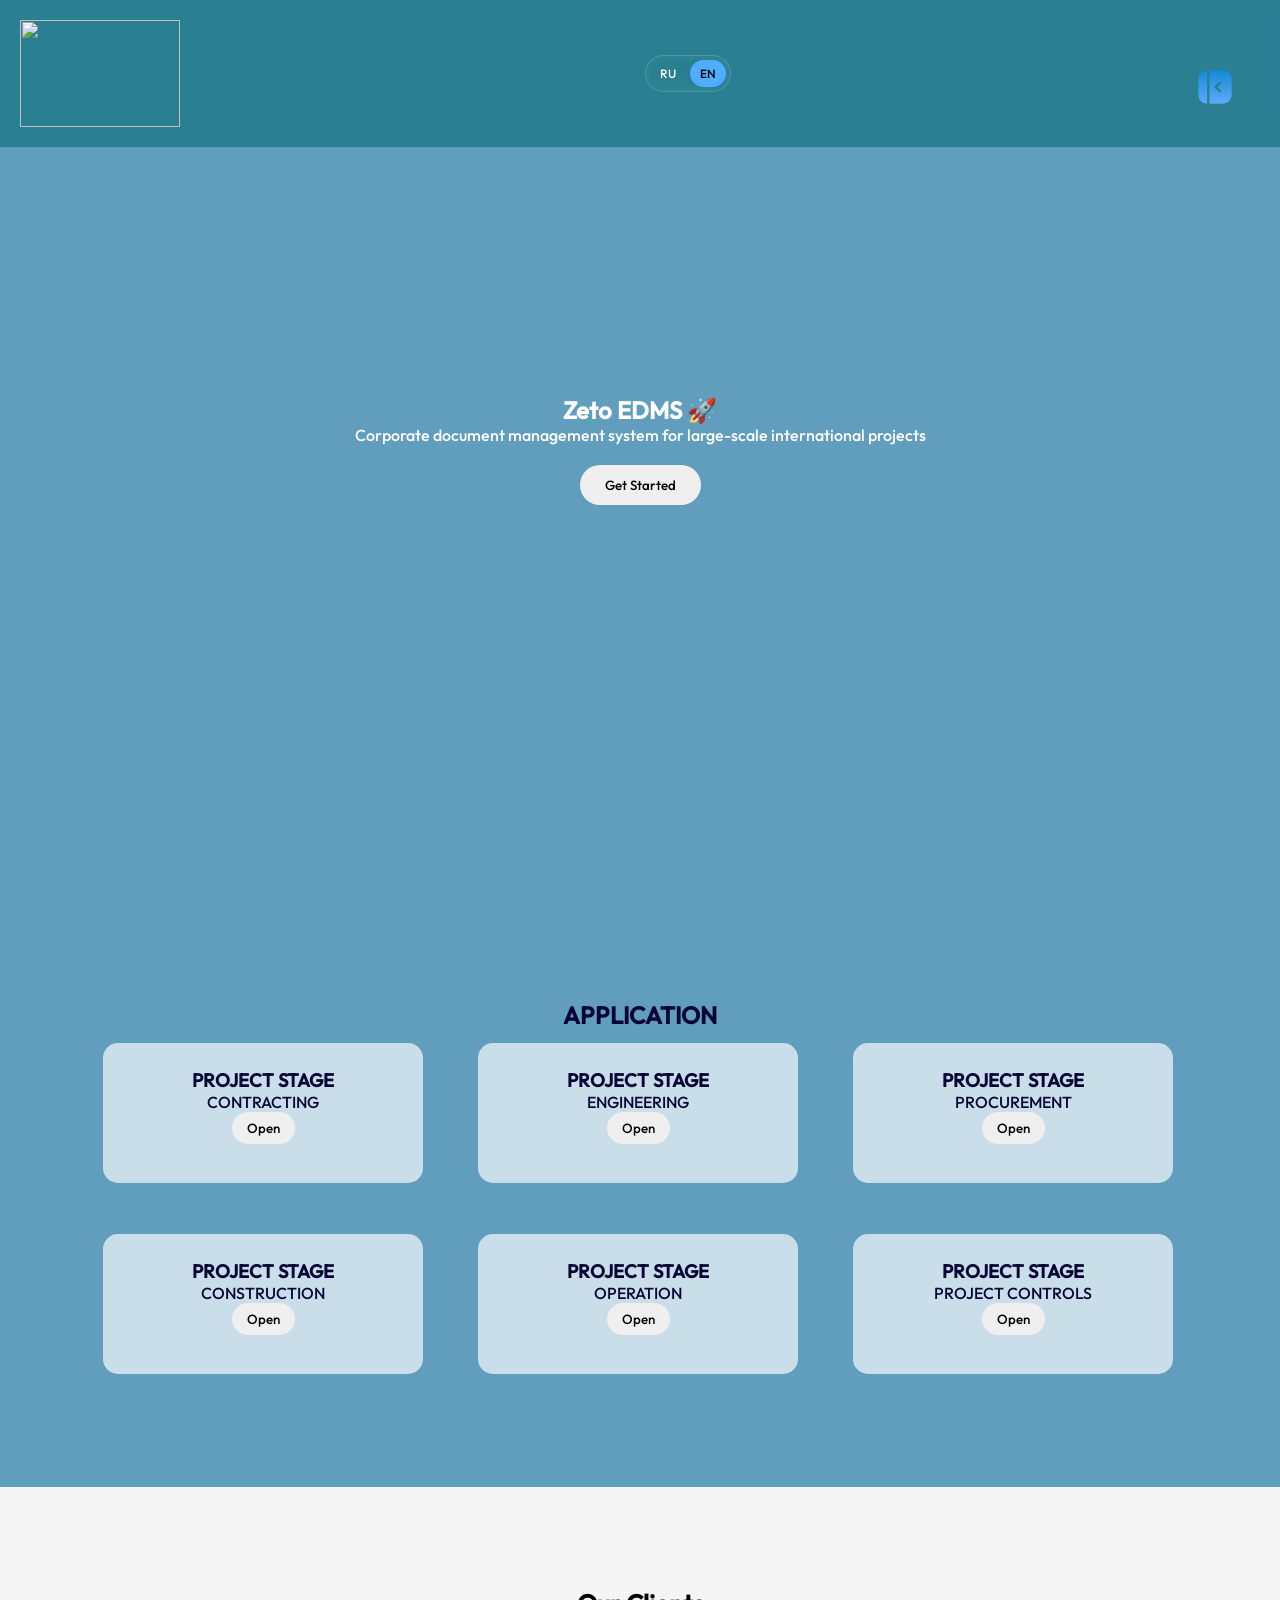
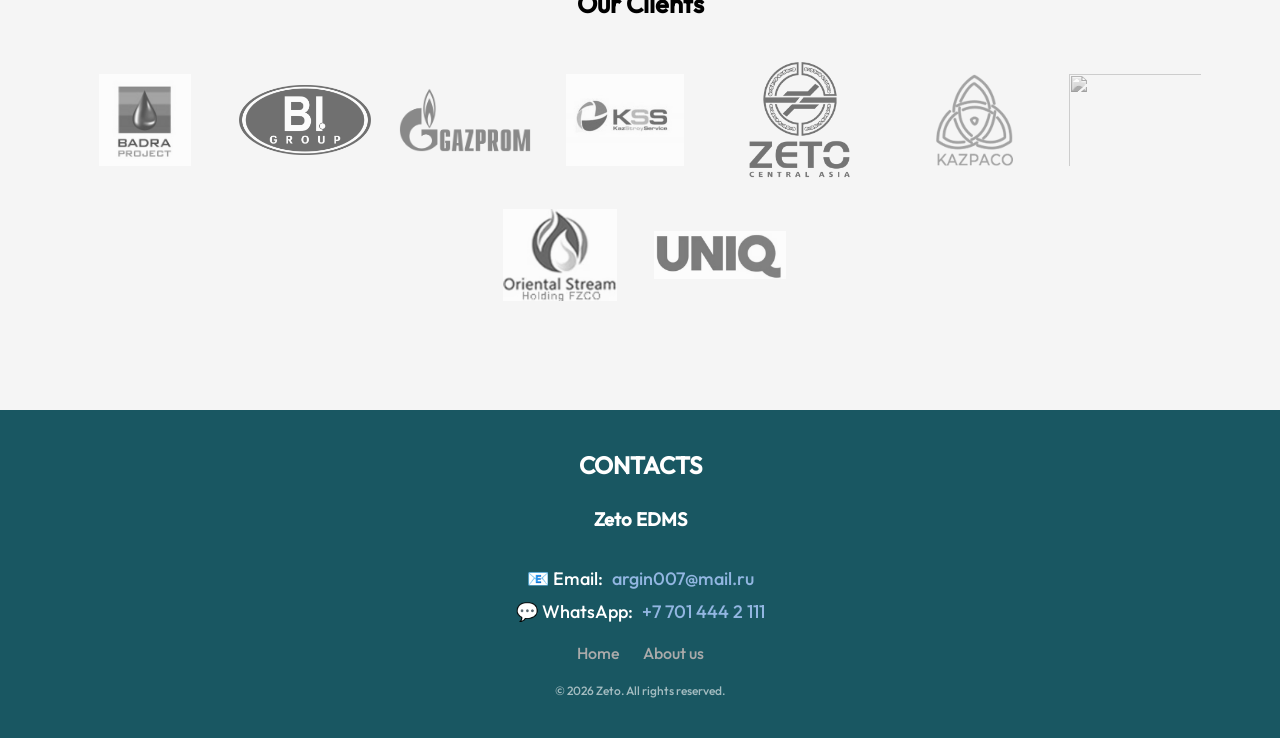
==== index.html @ 1a4a0e31 "first commit" ====
<!DOCTYPE html>
<html lang="en">
<head>
  <meta charset="UTF-8">
  <title>Modern Site</title>
  <link rel="stylesheet" href="style.css">
  <link rel="stylesheet" href="home.css">
</head>

<body>

  <!-- navbar -->
  <header class="navbar">
    <div class="logo" onclick="goHome()"><img class="logo" src='../project/pict/new_logo-removebg-preview.png' /></div>
    <div class="nav-right">
      <div class="lang-switch">
        <button data-lang="ru">RU</button>
        <button data-lang="en">EN</button>
      </div>

    </div>
    <div class="menu-btn" onclick="toggleMenu()"><img class="menu-btn" src="pict/sidebar.png"/></div>

  </header>

  <!-- sidebar (menu) -->
   
  <div class="sidebar" id="sidebar">
    <a href="#" data-i18n="home"></a>
    <a href="about.html" data-i18n="about"></a>
    <a href="#">Zeto EDMS trial version</a>
  </div>
  <div class="overlay" id="overlay" onclick="closeMenu()"></div>

  <!-- HERO -->
  <section class="hero">
    <!-- video bg -->
    <video autoplay muted loop playsinline class="bg-video">
      <source src="pict/124208-730508441_medium.mp4" type="video/mp4">
    </video>
      
    <div class="hero-content">
      <h1 data-i18n="heroTitle"></h1>
<p data-i18n="heroText"></p>
<button class="btn" data-i18n="getStarted"></button>
    </div>
  </section>

  <!-- FEATURES -->
  <section class="section">
    <h2 data-i18n="featuresTitle"></h2>

    <div class="cards">
      <div class="card fade-in phase">
        <h3 data-i18n="stageTitle"></h3>
        <p data-i18n="contracting"></p>

        <button data-i18n="openButton" class="btn small btn-click"></button>

        <p data-i18n="hiddenContracting" class="hidden-text"></p>
      </div>

      <div class="card fade-in phase">
        <h3 data-i18n="stageTitle"></h3>
        <p data-i18n="design"></p>
        <button data-i18n="openButton" class="btn small btn-click"></button>

        <p data-i18n="hiddenDesign" class="hidden-text"></p>
      </div>

      <div class="card fade-in phase">
        <h3 data-i18n="stageTitle"></h3>
        <p data-i18n="procurement"></p>
        <button data-i18n="openButton" class="btn small btn-click"></button>

        <p data-i18n="hiddenProcurment" class="hidden-text"></p>

      </div>
      
      <div class="card fade-in phase">
        <h3 data-i18n="stageTitle"></h3>
        <p data-i18n="construction"></p>
        <button data-i18n="openButton" class="btn small btn-click"></button>

        <p data-i18n="hiddenConctruction" class="hidden-text"></p>
      </div>


      <div class="card fade-in phase">
        <h3 data-i18n="stageTitle"></h3>
        <p data-i18n="exploitation"></p>
        <button data-i18n="openButton" class="btn small btn-click"></button>

        <p data-i18n="hiddenExploitation" class="hidden-text"></p>
      </div>


      <div class="card fade-in phase">
        <h3 data-i18n="stageTitle"></h3>
        <p data-i18n="administartion"></p>
        <button data-i18n="openButton" class="btn small btn-click"></button>

        <p data-i18n="hiddenAdministraton" class="hidden-text"></p>
      </div>
    </div>
  </section>
  <section class="section clients">
    <h2 data-i18n="clients"></h2>

    <div class="clients-logos">
      <img src="pict/badra.jpeg">
      <img src="pict/Bi-group.png">
      <img src="pict/Gazprom-Logo.svg.png">
      <img src="pict/kazstroy-engineering-india-pvt-ltd-85433.jpg">
      <img class="imgg" src="pict/new_logo.png">
      <img src="pict/kazpaco (1).png">
      <img src="pict/Türkiye_Petrolleri_logo.svg.png">
      <img src="pict/Logo FZCO.avif">
      <img src="pict/uniq.avif">
    </div>
  </section>

  <footer class="footer">
    <h2 data-i18n="contacts"></h2>

    <h3>Zeto EDMS</h3>

    <p class="contact">
    📧 Email:
    <a href="mailto:argin007@mail.ru" class="contact-link">argin007@mail.ru</a>
    </p>

    <p class="contact">
    💬 WhatsApp:
    <a href="https://wa.me/+77014442111" class="contact-link whatsapp">+7 701 444 2 111</a>
    </p>

    <div class="footer-links">
      <a data-i18n="home" href="index.html"></a>
      <a data-i18n="about" href="about.html"></a>
    </div>

    <p class="copyright">
      © 2026 Zeto. All rights reserved.
    </p>
  </footer>

  <script src="script.js"></script>

</body>
</html>
---- style.css ----
@font-face {
  font-family: "outfit";
  src: url('./fonts/Outfit/static/Outfit-Medium.ttf') format("truetype");
}
* {
  margin: 0;
  padding: 0;
  box-sizing: border-box;
  font-family: 'outfit', sans-serif;
}

body {
  background: #619ebd;
  color: rgb(7, 5, 53);
  font-family: "outfit", sans-serif;
}

/* NAVBAR */
.navbar {
  position: fixed;
  width: 100%;
  top: 0;
  display: flex;
  justify-content: space-between;
  padding: 20px;
  background: rgba(9, 109, 122, 0.621);
  z-index: 2000;
  backdrop-filter: blur(10px);
    align-items: center;
}


.logo {
  width: 120pt;
  height: 80pt;
  cursor: pointer;
}

.menu-btn {
  height: 30pt;
  width: 30pt;
  margin-right: 2%;
  margin-top: 2%;
  cursor:pointer;
}

/* SIDEBAR */
.sidebar {
  position: fixed;
  top: 0;
  right: -250px; 
  width: 250px;
  height: 100%;
  background: rgb(25, 87, 98);
  padding: 20px;
  transition: 0.3s;
  z-index: 3000;
  backdrop-filter: blur(10px);
}

.sidebar a {
  display: block;
  margin: 20px 0;
  color: white;
  text-decoration: none;
}

.sidebar.active {
  right: 0;
}

/* HERO */
.hero {
  position: relative;
  height: 100vh;
  overflow: hidden;
  display: flex;
  justify-content: center;
  align-items: center;
  text-align: center;
}

/* VIDEO */
.bg-video {
  pointer-events: none;
  position: absolute;
  top: 50%;
  left: 50%;
  width: 100%;
  height: 100%;
  object-fit: cover;
  transform: translate(-50%, -50%);
  z-index: -1;
}

/* затемнение (как у Apple) */
.hero::after {
  content: "";
  position: absolute;
  width: 100%;
  height: 100%;
  top: 0;
  left: 0;
  pointer-events: none;
}

/* контент поверх видео */
.hero-content {
  position: relative;
  z-index: 2;
  color: white;
}

.bg-video {
  pointer-events: none;
  animation: zoom 20s infinite alternate ease-in-out;
}

@keyframes zoom {
  from {
    transform: translate(-50%, -50%) scale(1);
  }
  to {
    transform: translate(-50%, -50%) scale(1.1);
  }
}

/* BUTTONS */
.btn {
  margin-top: 20px;
  padding: 12px 25px;
  border: none;
  border-radius: 25px;
  cursor: pointer;
  transition: 0.3s;
}

.btn:hover {
  transform: scale(1.1);
}

.small {
  padding: 8px 15px;
}

/* CARDS */
.section {
  padding: 100px 20px;
  text-align: center;
  font-size: 12pt;
}

.cards {
  display: flex;
  gap: 20px;
  justify-content: center;
  flex-wrap: wrap;
}

.card {
  background: rgba(255, 255, 255, 0.66);
  padding: 25px;
  border-radius: 15px;
  width: 250px;
  transition: 0.3s;
}

.card:hover {
  transform: translateY(-10px);
}



/* ANIMATION */
.fade-in {
  opacity: 0;
  transform: translateY(40px);
  transition: 0.9s;
  margin-bottom: 20pt;
}

.fade-in.show {
  opacity: 1;
  transform: translateY(0);
  margin: 10pt;
}


.hidden-text {
  margin-top: 10pt;
  max-height: 0;
  overflow: hidden;
  opacity: 0;
  transition: 0.5s ease;
  color: black;
}

.hidden-text.show {
  max-height: 200px;
  opacity: 1;
}
.overlay {
  position: fixed;
  top: 0;
  left: 0;
  width: 100%;
  height: 100%;
  background: rgba(0,0,0,0.4);
  opacity: 0;
  pointer-events: none;
  transition: 0.3s;
  z-index: 999;
}

.overlay.active {
  opacity: 1;
  pointer-events: all;
}

.clients {
  background: #f5f5f5;
  color: black;
  font-size: 17px;
}

.clients-logos {
  display: flex;
  justify-content: center;
  align-items: center;
  gap: 10px;
  flex-wrap: wrap;
  margin-top: 30px;
}

/* КЛЮЧЕВОЕ ИСПРАВЛЕНИЕ */
.clients-logos img {
  width: 150px;        
  height: 110px;        
  object-fit: contain; 
  padding: 9px;
  opacity: 0.75;
  transition: 0.3s ease;
  filter: grayscale(100%);
}

.clients-logos img.imgg {
  width: 180px;
  height: 140px;
}

/* hover эффект */
.clients-logos img:hover {
  opacity: 1;
  filter: grayscale(0%);
  transform: scale(1.08);
}

/* адаптив */
@media (max-width: 768px) {
  .clients-logos img {
    width: 110px;
    height: 60px;
  }
}


.footer {
  background: rgb(25, 87, 98);
  color: white;
  text-align: center;
  padding: 40px 20px;
  opacity: 0;
  transform: translateY(30px);
  animation: fadeUp 1s ease forwards;
}

.footer-links {
  margin: 20px 0;
}

.footer-links a {
  margin: 0 10px;
  color: #aaa;
  text-decoration: none;
  transition: 0.3s;
}

.footer-links a:hover {
  color: white;
}

.copyright {
  font-size: 12px;
  opacity: 0.6;
}


@keyframes fadeUp {
  to {
    opacity: 1;
    transform: translateY(0);
  }
}



.fade-in-about {
  opacity: 0;
  transform: translateY(60px) scale(0.98);
  transition: all 0.8s ease;
}

.fade-in-about.show {
  opacity: 1;
  transform: translateY(0) scale(1);
}


.about-card {
  background: rgba(255,255,255,0.04);
  backdrop-filter: blur(12px);
  border: 1px solid rgba(255,255,255,0.08);
  padding: 30px;
  border-radius: 20px;
  transition: 0.4s;
}

.about-card:hover {
  transform: translateY(-8px) scale(1.01);
  box-shadow: 0 20px 40px rgba(0,0,0,0.3);
}

.about-hero h1 {
  font-size: 56px;
  font-weight: 600;
}

.about-hero p {
  font-size: 20px;
  opacity: 0.7;
}

.footer h3{
  padding-bottom: 20pt;
}

.footer h2{
  padding-bottom: 20pt;
}


.nav-right {
  display: flex;
  align-items: center;
  gap: 12px;
}

/* LANG SWITCH */
.lang-switch {
  display: flex;
  gap: 4px;
  padding: 4px;
  border-radius: 999px;
  background: rgba(255,255,255,0.08);
  border: 1px solid rgba(255,255,255,0.15);
  backdrop-filter: blur(10px);
}

.lang-switch button {
  border: none;
  background: transparent;
  color: white;
  padding: 6px 10px;
  border-radius: 999px;
  font-size: 12px;
  cursor: pointer;
  transition: 0.3s;
}

.lang-switch button:hover {
  background: rgba(255,255,255,0.15);
}

.lang-switch button.active {
  background: #4facfe;
  color: black;
}



.contact {
  font-size: 18px;
  margin: 10px 0;
}

.contact-link {
  text-decoration: none;
  color: #92b6e1;
  margin-left: 5px;
  position: relative;
  display: inline-block;
  transition: all 0.3s ease;
}


.contact-link:hover {
  color: #007BFF;
  transform: translateY(-3px) scale(1.05);
}


.contact-link::after {
  content: "";
  position: absolute;
  width: 0%;
  height: 2px;
  left: 0;
  bottom: -3px;
  background-color: #007BFF;
  transition: width 0.3s ease;
}

.contact-link:hover::after {
  width: 100%;
}

/* 💬 отдельный стиль для WhatsApp */
.contact-link.whatsapp:hover {
  color: #25D366;
}

.contact-link.whatsapp::after {
  background-color: #25D366;
}
---- home.css ----
.hero {
  height: 100vh;
  display: flex;
  justify-content: center;
  align-items: center;
  text-align: center;
  position: relative;
}

.bg-video {
  position: absolute;
  width: 100%;
  height: 100%;
  object-fit: cover;
  z-index: -1;
}

.hero-content {
  color: white;
  z-index: 2;
}

.section {
  padding: 100px 20px;
  display: flex;
  flex-direction: column;
  align-items: center; /* 🔥 центрирует весь контент */
}

/* контейнер сетки */
.cards {
  display: grid;
  grid-template-columns: repeat(3, 1fr);
  gap: 25px;

  width: 100%;
  max-width: 1100px;  
}


/* карточки */
.card {
  background: rgba(255, 255, 255, 0.66);
  padding: 25px;
  border-radius: 15px;
  width: 100%;
  max-width: 320px;
  margin: 0 auto;
  transition: 0.3s;
}

/* кнопка всегда внизу */
.card .btn {
  margin-top: auto;
}

/* текст не ломает высоту */
.hidden-text {
  max-height: 0;
  overflow: hidden;
  opacity: 0;
  transition: 0.4s ease;
}

.hidden-text.show {
  max-height: 300px;
  opacity: 1;
  margin-top: 10px;
}
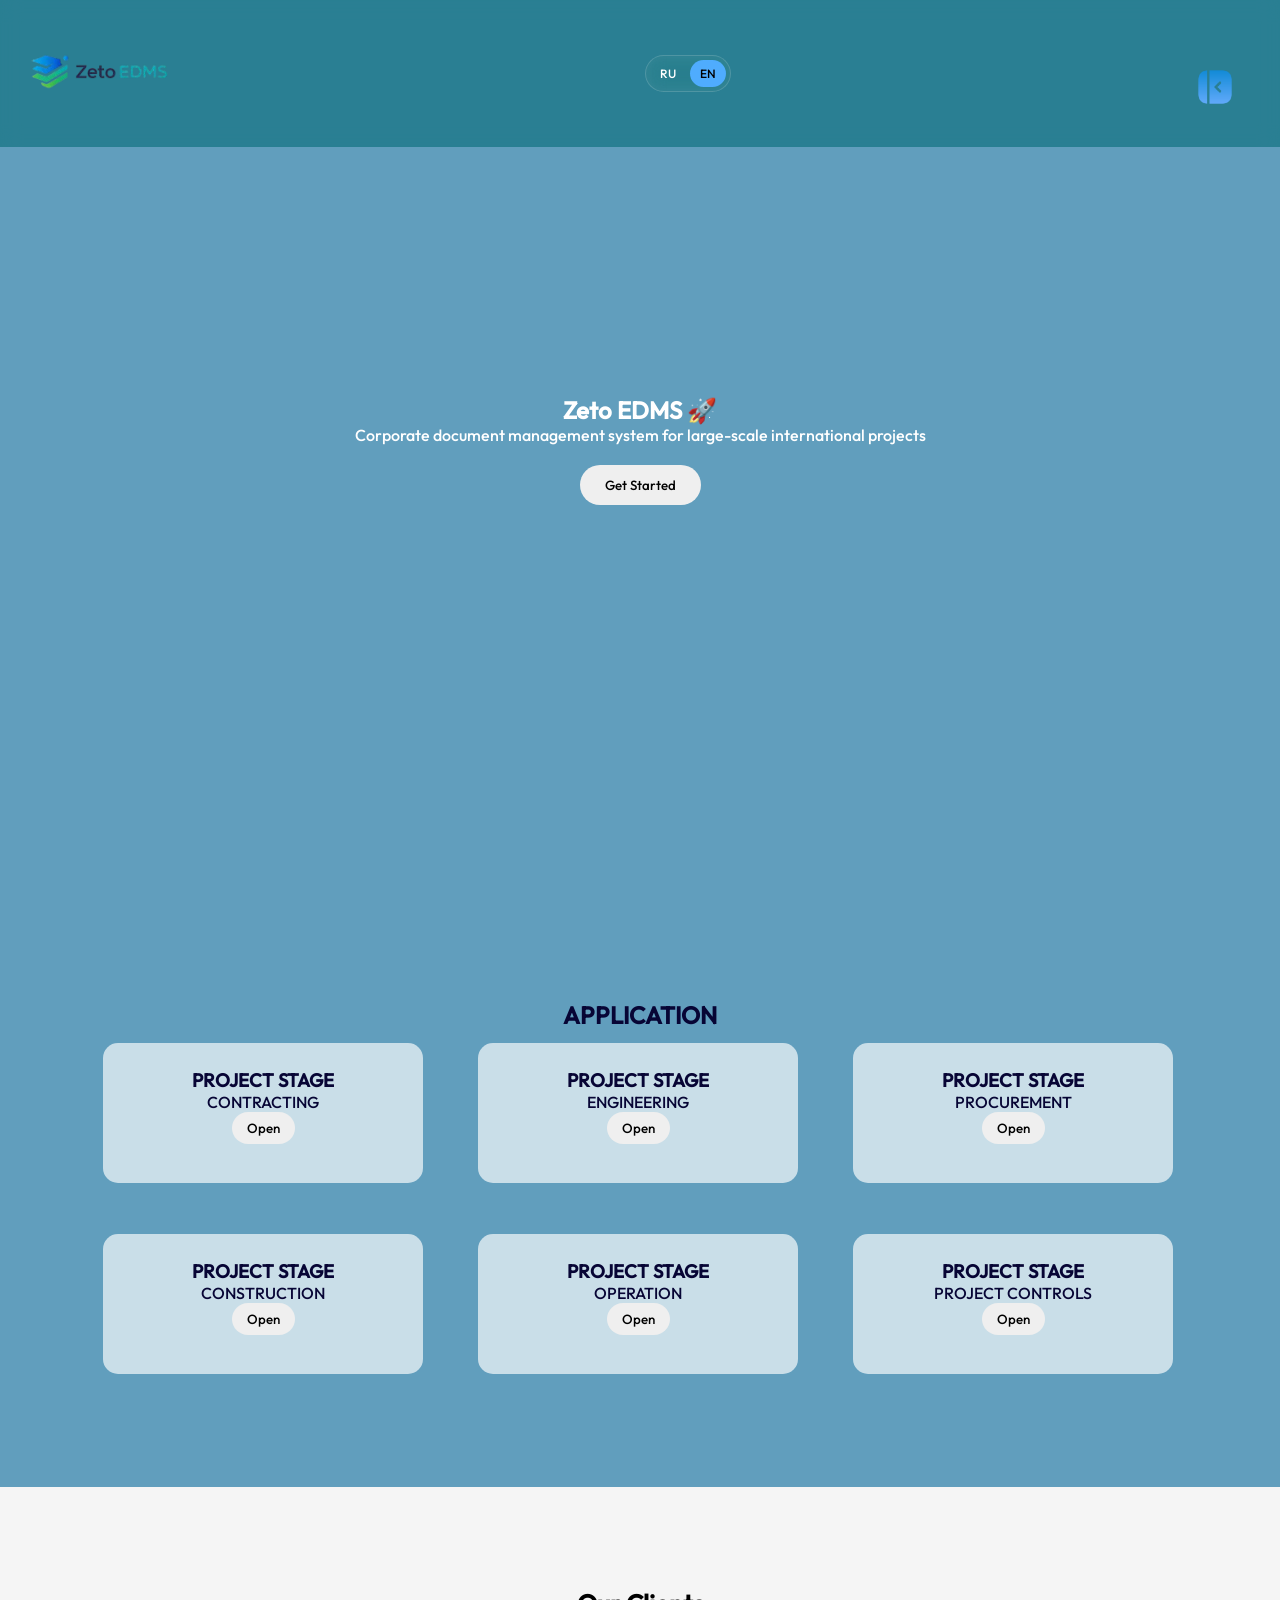
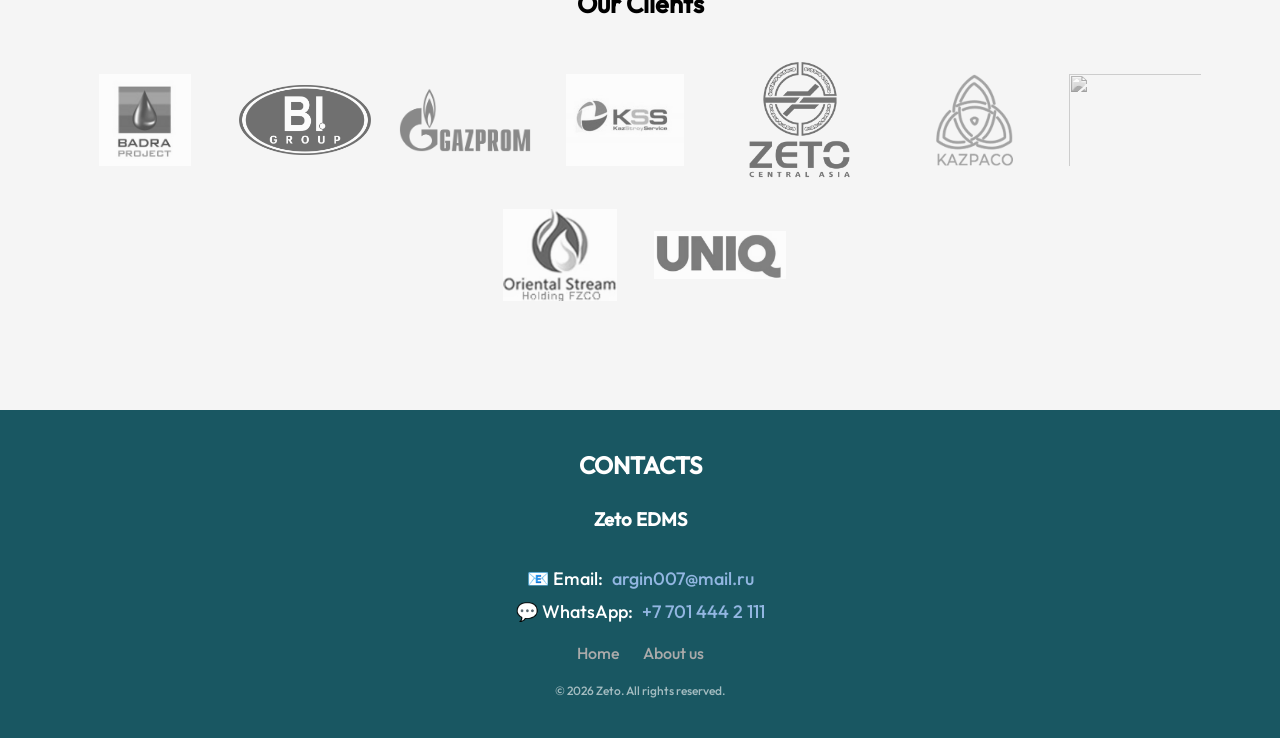
==== commit ed4fc8a0: "remove wrong files" ====
--- a/index.html
+++ b/index.html
@@ -11,7 +11,7 @@
 
   <!-- navbar -->
   <header class="navbar">
-    <div class="logo" onclick="goHome()"><img class="logo" src='../project/pict/new_logo-removebg-preview.png' /></div>
+    <div class="logo" onclick="goHome()"><img class="logo" src="./pict/new_logo-removebg-preview.png" alt="logo"></div>
     <div class="nav-right">
       <div class="lang-switch">
         <button data-lang="ru">RU</button>
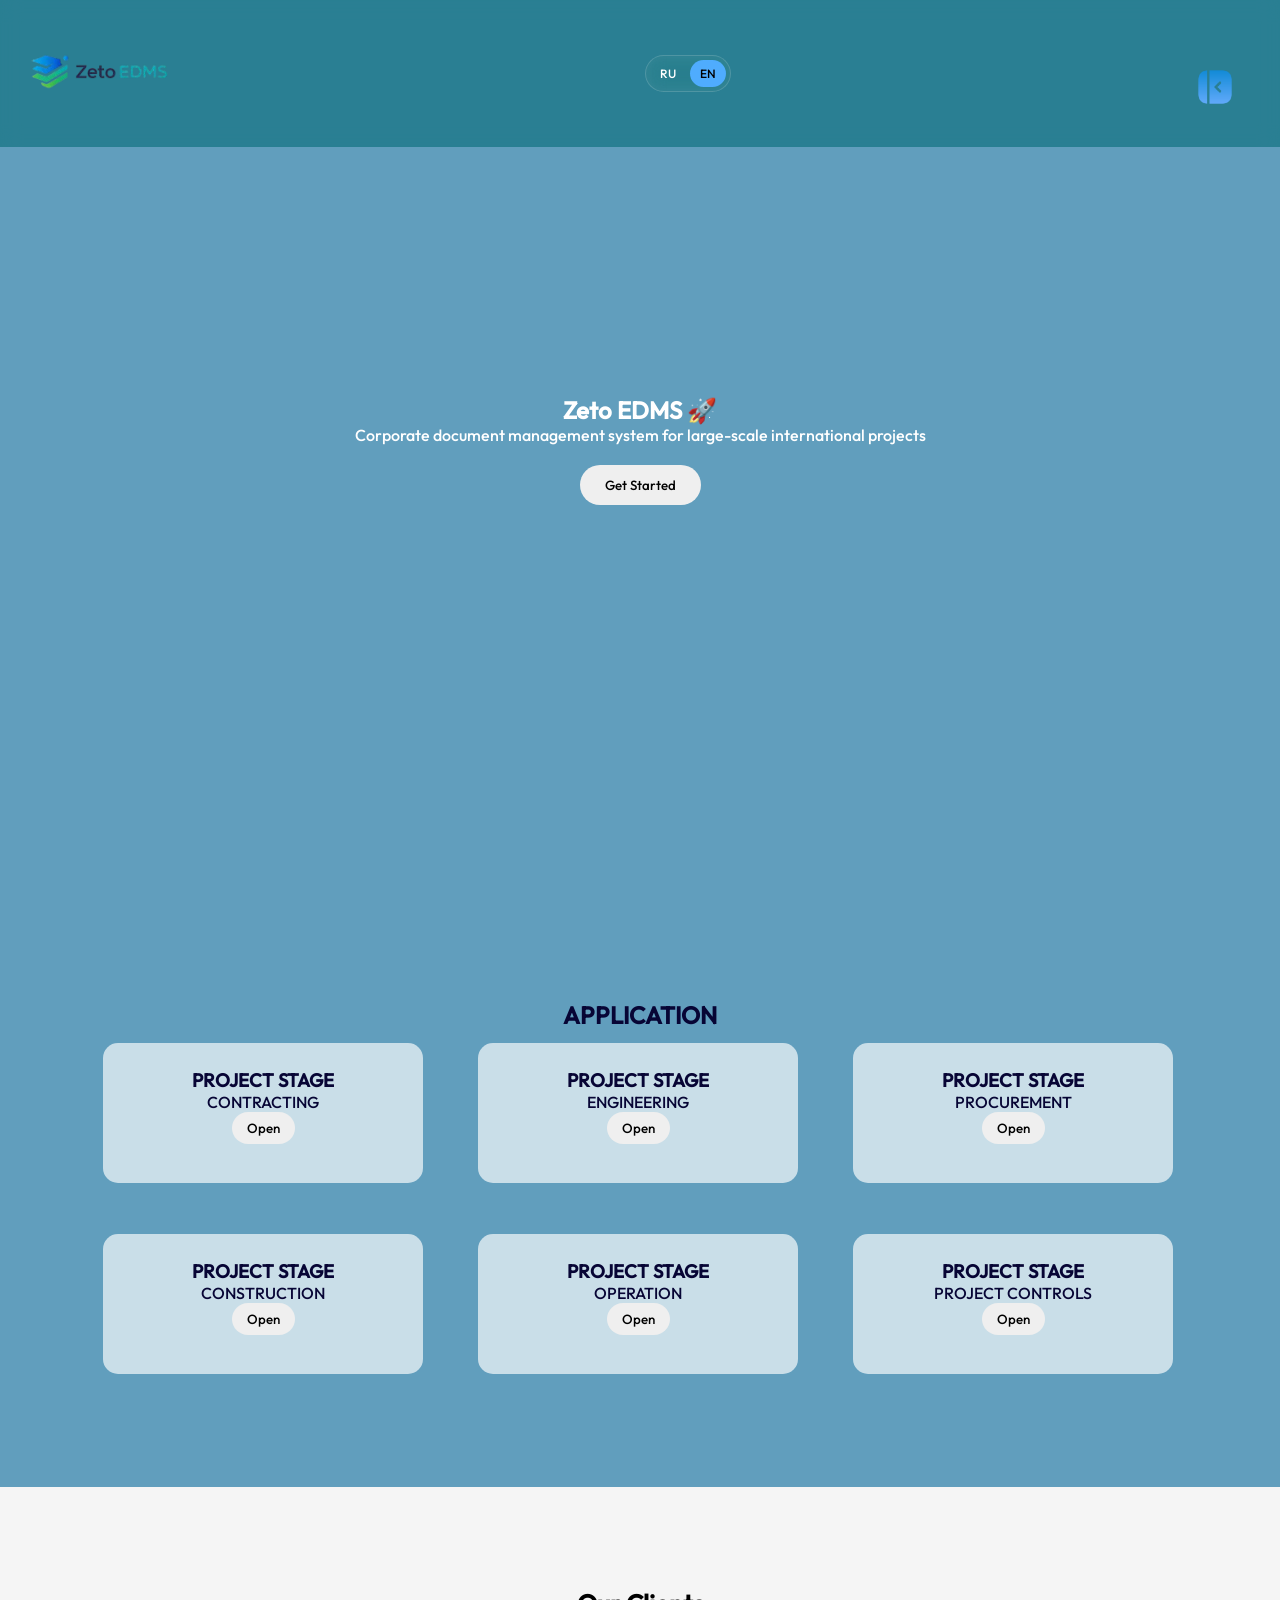
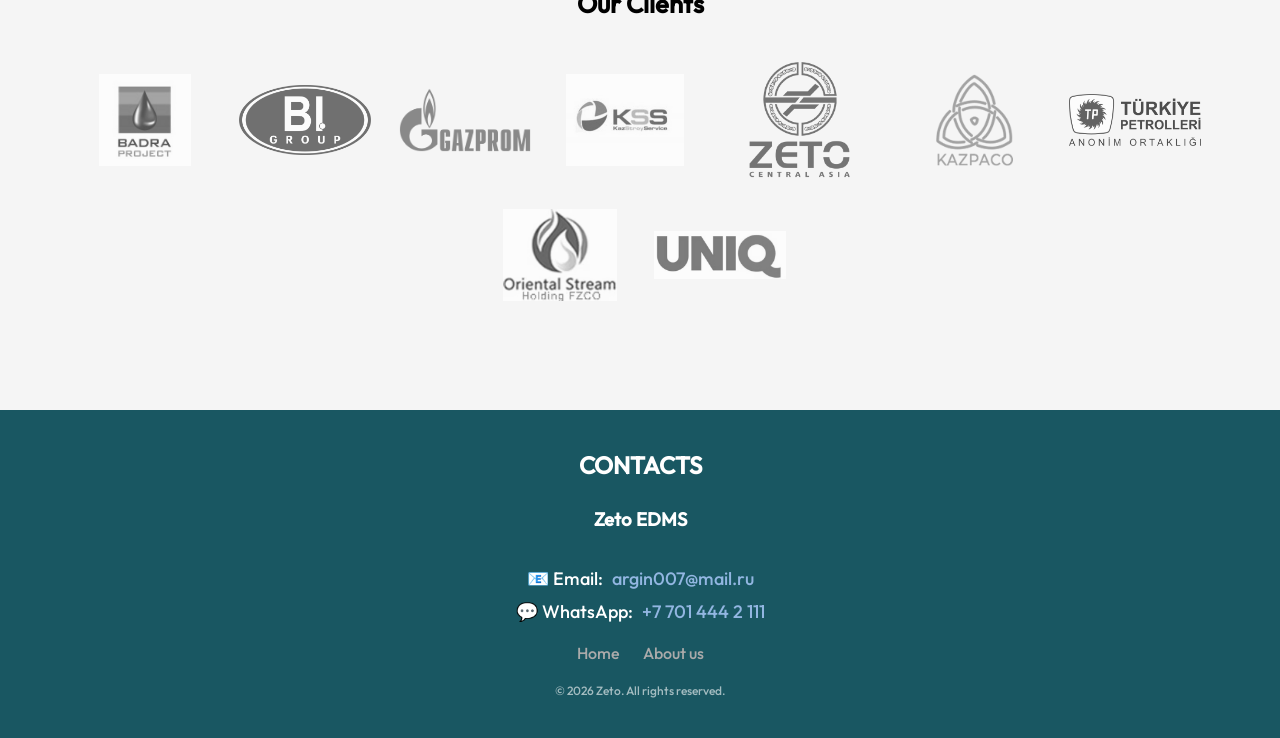
==== commit 692c9fb4: "added new pictures" ====
--- a/index.html
+++ b/index.html
@@ -114,7 +114,7 @@
       <img src="pict/kazstroy-engineering-india-pvt-ltd-85433.jpg">
       <img class="imgg" src="pict/new_logo.png">
       <img src="pict/kazpaco (1).png">
-      <img src="pict/Türkiye_Petrolleri_logo.svg.png">
+      <img src="pict/Türkiye_Petrolleri_logo.svg.png">
       <img src="pict/Logo FZCO.avif">
       <img src="pict/uniq.avif">
     </div>
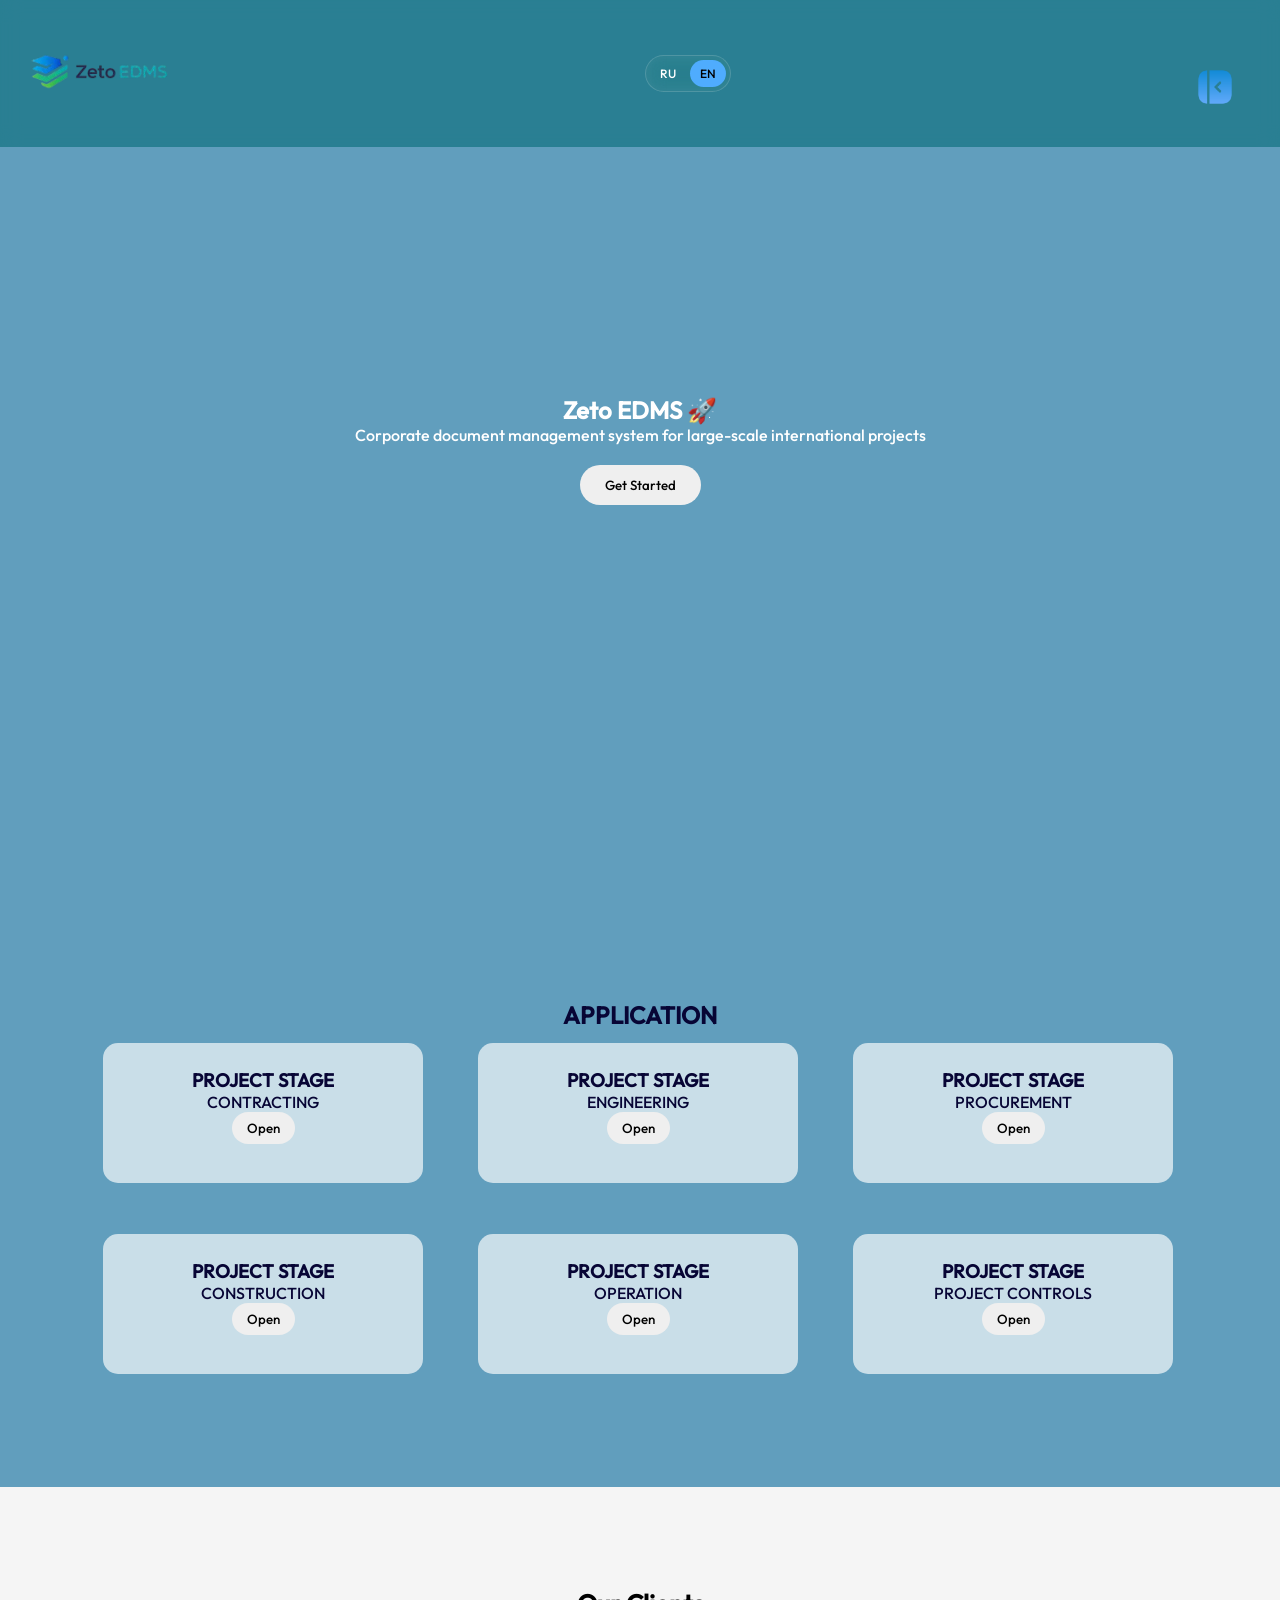
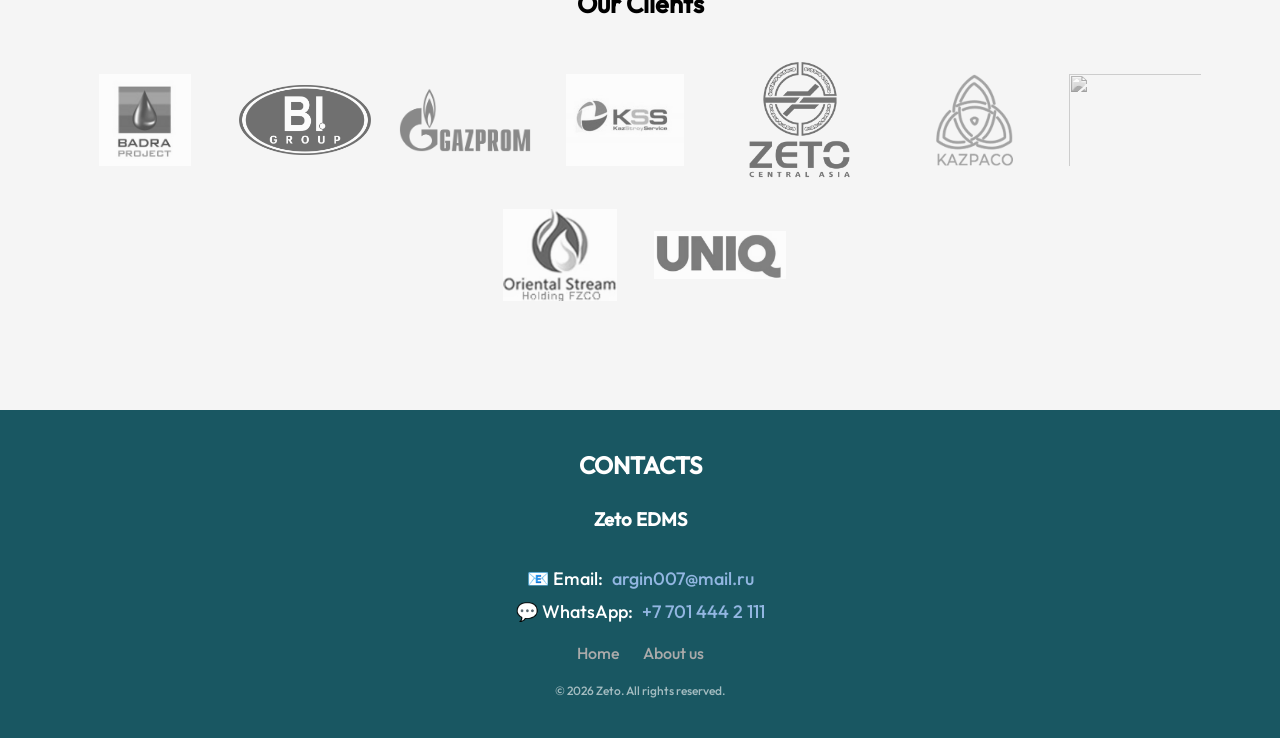
==== commit fb972af6: "tryyyy" ====
--- a/index.html
+++ b/index.html
@@ -114,7 +114,7 @@
       <img src="pict/kazstroy-engineering-india-pvt-ltd-85433.jpg">
       <img class="imgg" src="pict/new_logo.png">
       <img src="pict/kazpaco (1).png">
-      <img src="pict/Türkiye_Petrolleri_logo.svg.png">
+      <img src="pict/Türkiye_Petrolleri_logo.jpg">
       <img src="pict/Logo FZCO.avif">
       <img src="pict/uniq.avif">
     </div>
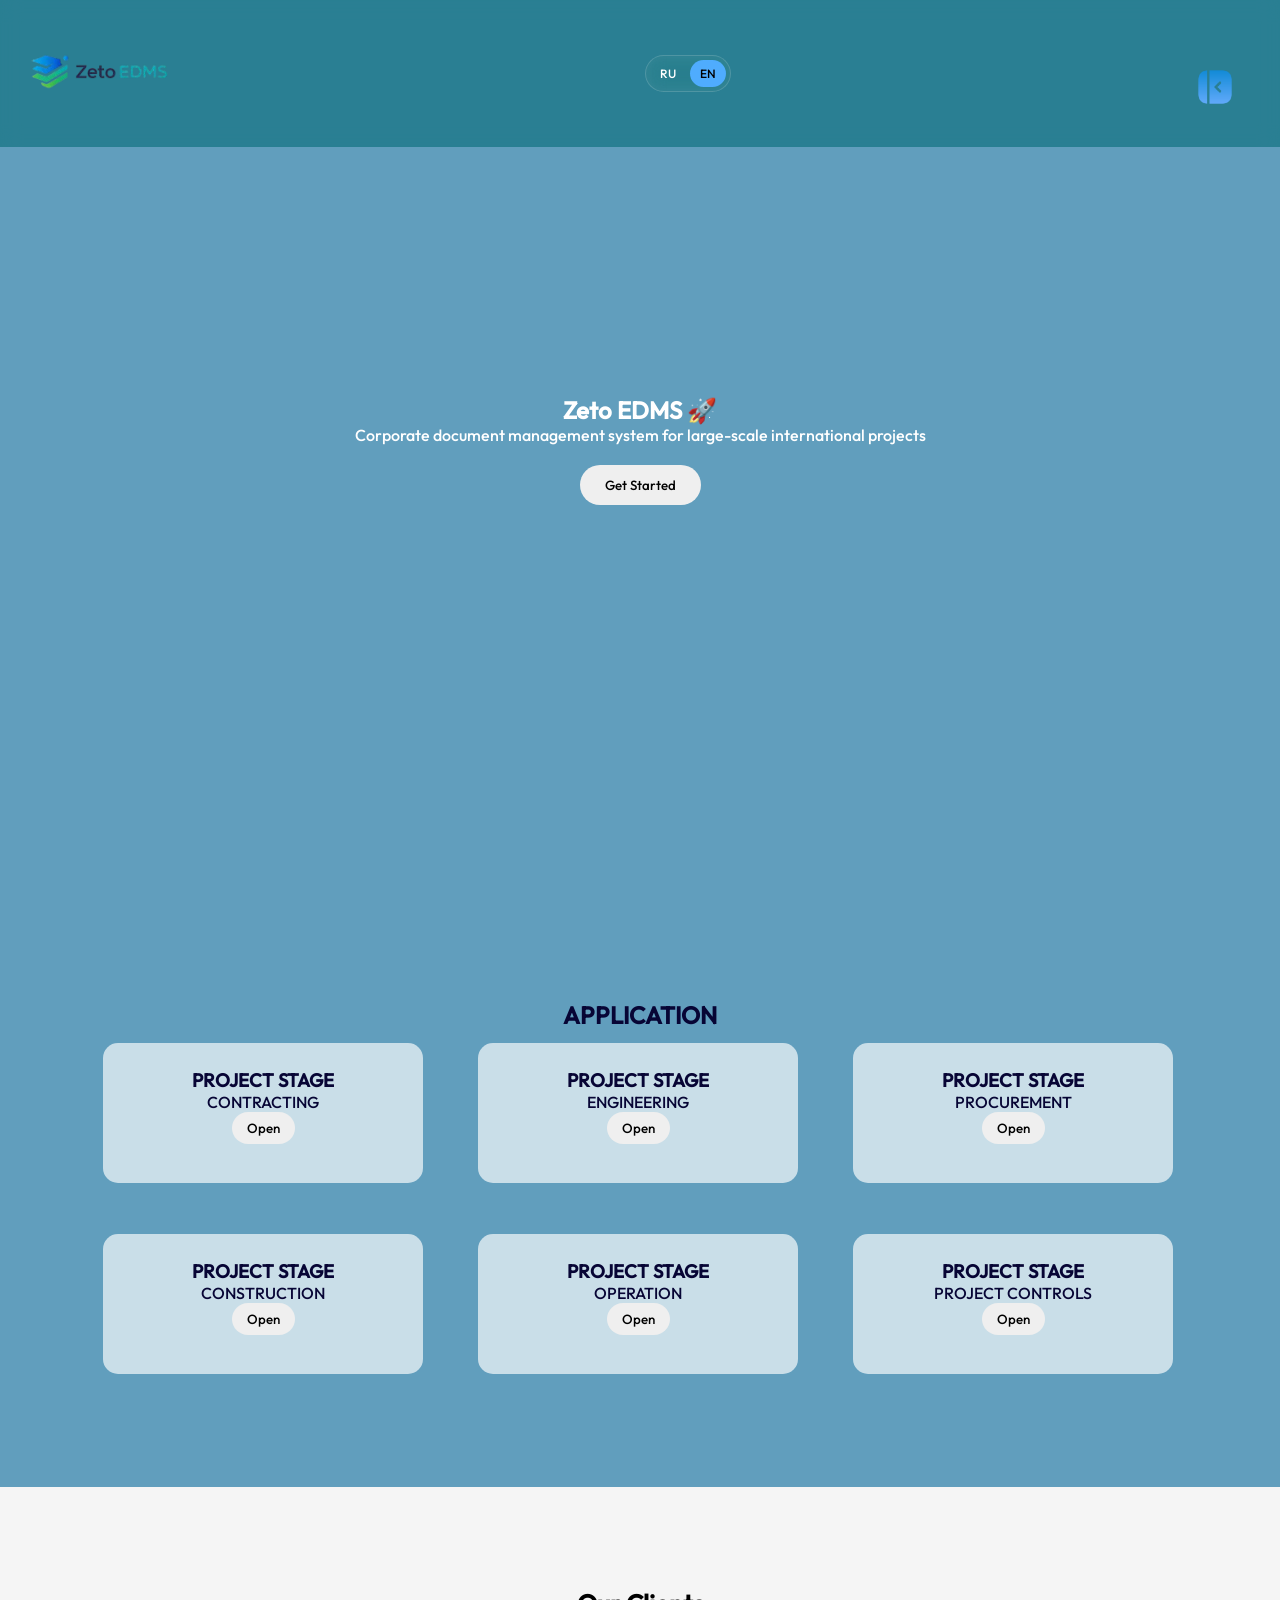
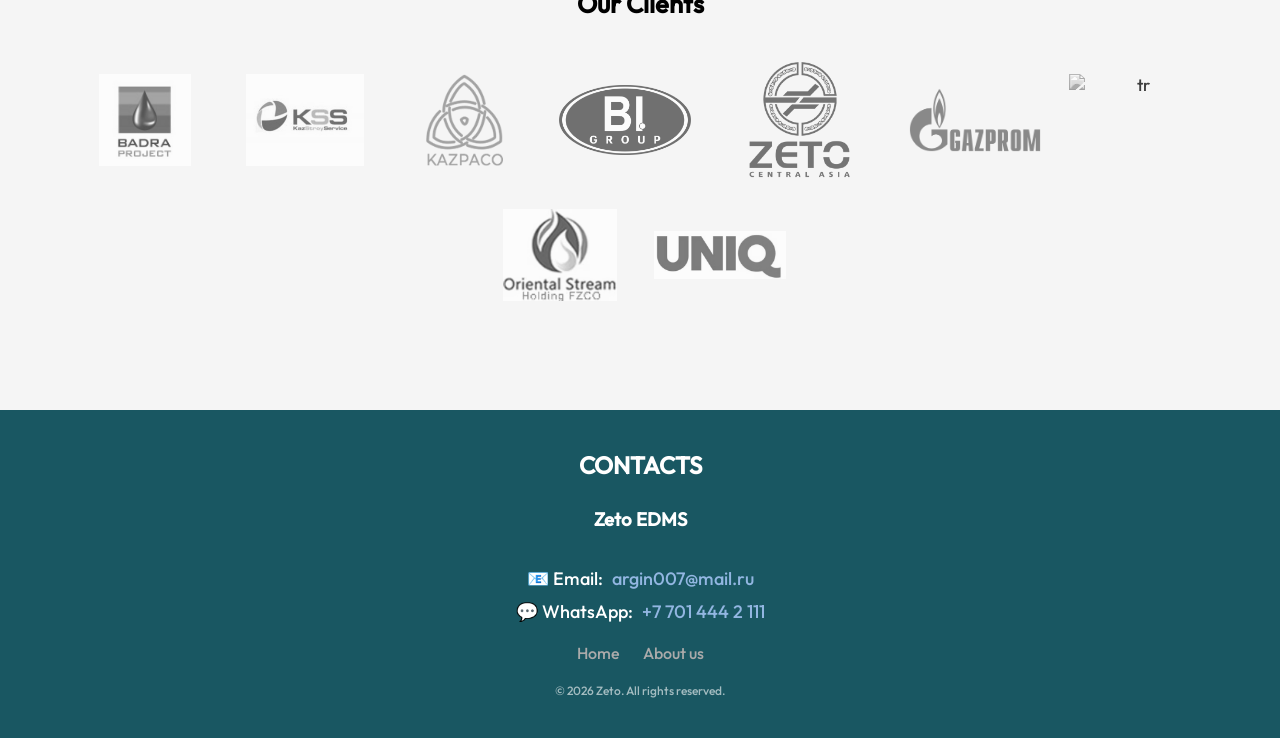
==== commit 3cf7b742: "trytry" ====
--- a/index.html
+++ b/index.html
@@ -109,12 +109,12 @@
 
     <div class="clients-logos">
       <img src="pict/badra.jpeg">
+      <img src="pict/kazstroy-engineering-india-pvt-ltd-85433.jpg">
+      <img src="pict/kazpaco (1).png">
       <img src="pict/Bi-group.png">
+      <img class="imgg" src="pict/new_logo.png">
       <img src="pict/Gazprom-Logo.svg.png">
-      <img src="pict/kazstroy-engineering-india-pvt-ltd-85433.jpg">
-      <img class="imgg" src="pict/new_logo.png">
-      <img src="pict/kazpaco (1).png">
-      <img src="pict/Türkiye_Petrolleri_logo.jpg">
+      <img src="pict/Türkiye_Petrolleri_logo.png" alt="tr">
       <img src="pict/Logo FZCO.avif">
       <img src="pict/uniq.avif">
     </div>
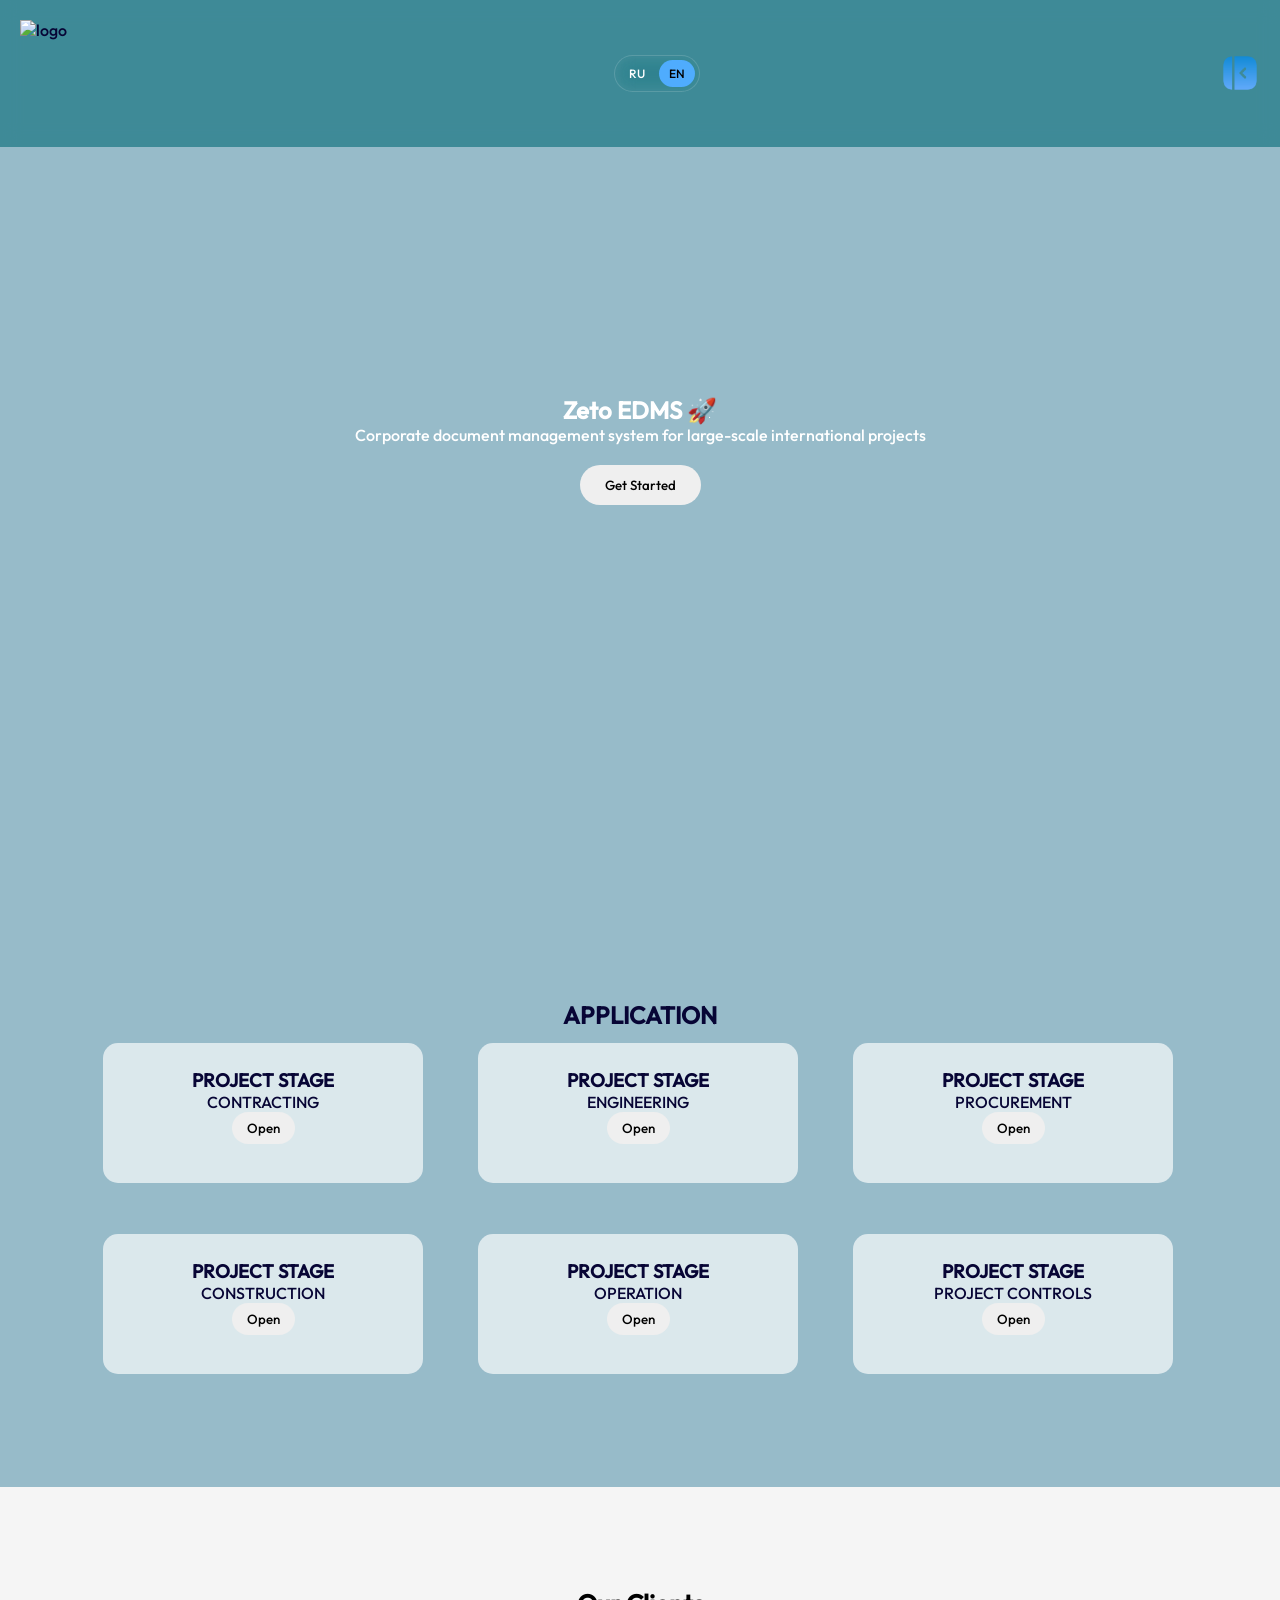
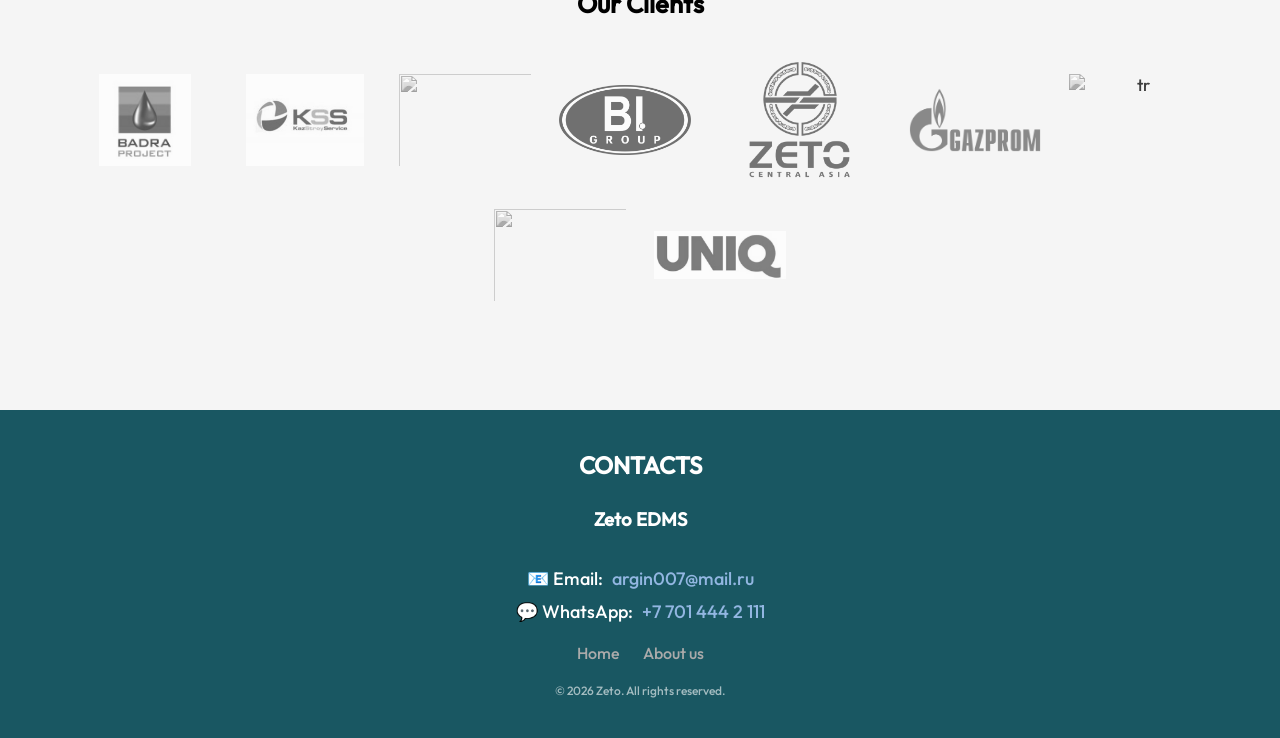
==== commit cf274fed: "Update logo URLs and enhance styling for logo sections" ====
--- a/index.html
+++ b/index.html
@@ -2,6 +2,7 @@
 <html lang="en">
 <head>
   <meta charset="UTF-8">
+  <meta name="viewport" content="width=device-width, initial-scale=1.0">
   <title>Modern Site</title>
   <link rel="stylesheet" href="style.css">
   <link rel="stylesheet" href="home.css">
@@ -11,7 +12,7 @@
 
   <!-- navbar -->
   <header class="navbar">
-    <div class="logo" onclick="goHome()"><img class="logo" src="./pict/new_logo-removebg-preview.png" alt="logo"></div>
+    <div class="logo" onclick="goHome()"><img class="logo" src="https://zeto-edms.com/images/zetoEDMS.png" alt="logo"></div>
     <div class="nav-right">
       <div class="lang-switch">
         <button data-lang="ru">RU</button>
@@ -28,7 +29,7 @@
   <div class="sidebar" id="sidebar">
     <a href="#" data-i18n="home"></a>
     <a href="about.html" data-i18n="about"></a>
-    <a href="#">Zeto EDMS trial version</a>
+    <a href="https://armado.cheshirehomekyrenia.org/index.php?c=auth&m=login">Zeto EDMS trial version</a>
   </div>
   <div class="overlay" id="overlay" onclick="closeMenu()"></div>
 
@@ -41,8 +42,8 @@
       
     <div class="hero-content">
       <h1 data-i18n="heroTitle"></h1>
-<p data-i18n="heroText"></p>
-<button class="btn" data-i18n="getStarted"></button>
+      <p data-i18n="heroText"></p>
+      <button class="btn" data-i18n="getStarted" onclick="goToSite()"></button>
     </div>
   </section>
 
@@ -110,12 +111,12 @@
     <div class="clients-logos">
       <img src="pict/badra.jpeg">
       <img src="pict/kazstroy-engineering-india-pvt-ltd-85433.jpg">
-      <img src="pict/kazpaco (1).png">
+      <img src="pict/kazpaco.png">
       <img src="pict/Bi-group.png">
       <img class="imgg" src="pict/new_logo.png">
       <img src="pict/Gazprom-Logo.svg.png">
-      <img src="pict/Türkiye_Petrolleri_logo.png" alt="tr">
-      <img src="pict/Logo FZCO.avif">
+      <img src="pict/tr_petrol_logo.png" alt="tr">
+      <img src="pict/Logo-FZCO.avif">
       <img src="pict/uniq.avif">
     </div>
   </section>
--- a/style.css
+++ b/style.css
@@ -10,9 +10,10 @@
 }
 
 body {
-  background: #619ebd;
+  background: #97bbc9;
   color: rgb(7, 5, 53);
   font-family: "outfit", sans-serif;
+  overflow-x: hidden;
 }
 
 /* NAVBAR */
@@ -26,7 +27,7 @@
   background: rgba(9, 109, 122, 0.621);
   z-index: 2000;
   backdrop-filter: blur(10px);
-    align-items: center;
+  align-items: center;
 }
 
 
@@ -39,9 +40,8 @@
 .menu-btn {
   height: 30pt;
   width: 30pt;
-  margin-right: 2%;
-  margin-top: 2%;
-  cursor:pointer;
+  cursor: pointer;
+  align-items: center;
 }
 
 /* SIDEBAR */
@@ -351,12 +351,14 @@
 
 .nav-right {
   display: flex;
+  margin-right: 7%;
   align-items: center;
   gap: 12px;
 }
 
 /* LANG SWITCH */
 .lang-switch {
+  justify-content: center;
   display: flex;
   gap: 4px;
   padding: 4px;
@@ -431,4 +433,111 @@
 
 .contact-link.whatsapp::after {
   background-color: #25D366;
+}
+
+@media (max-width: 900px) {
+  .navbar {
+    padding: 12px 14px;
+  }
+
+  .logo {
+    width: 88px;
+    height: 58px;
+  }
+
+  .menu-btn {
+    width: 30px;
+    height: 30px;
+    margin: 0;
+  }
+
+  .sidebar {
+    width: min(78vw, 280px);
+    right: calc(-1 * min(78vw, 280px));
+  }
+
+  .hero-content {
+    padding: 0 14px;
+  }
+
+  .hero-content h1 {
+    font-size: 32px;
+    line-height: 1.15;
+  }
+
+  .hero-content p {
+    font-size: 16px;
+    line-height: 1.45;
+    max-width: 680px;
+    margin: 8px auto 0;
+  }
+
+  .section {
+    padding: 72px 14px;
+  }
+
+  .cards {
+    gap: 14px;
+  }
+
+  .card {
+    width: 100%;
+    max-width: 420px;
+  }
+
+  .clients {
+    font-size: 15px;
+  }
+
+  .clients-logos {
+    gap: 6px;
+    margin-top: 20px;
+  }
+
+  .clients-logos img {
+    width: 102px;
+    height: 64px;
+    padding: 6px;
+  }
+
+  .clients-logos img.imgg {
+    width: 126px;
+    height: 78px;
+  }
+
+  .footer {
+    padding: 30px 14px;
+  }
+
+  .contact {
+    font-size: 16px;
+  }
+}
+
+@media (max-width: 560px) {
+  .hero {
+    min-height: 88vh;
+  }
+
+  .hero-content h1 {
+    font-size: 28px;
+  }
+
+  .hero-content p {
+    font-size: 15px;
+  }
+
+  .btn {
+    width: 100%;
+    max-width: 280px;
+  }
+
+  .lang-switch button {
+    padding: 6px 8px;
+    font-size: 11px;
+  }
+
+  .footer-links a {
+    margin: 0 6px;
+  }
 }
--- a/home.css
+++ b/home.css
@@ -18,6 +18,18 @@
 .hero-content {
   color: white;
   z-index: 2;
+}
+
+.navbar .logo {
+  display: flex;
+  align-items: center;
+}
+
+.navbar .logo img.logo {
+  width: auto;
+  height: 100%;
+  max-width: 100%;
+  object-fit: contain;
 }
 
 .section {
@@ -66,4 +78,35 @@
   max-height: 300px;
   opacity: 1;
   margin-top: 10px;
+}
+
+@media (max-width: 980px) {
+  .cards {
+    grid-template-columns: repeat(2, 1fr);
+    gap: 18px;
+  }
+
+  .section {
+    padding: 70px 14px;
+  }
+}
+
+@media (max-width: 640px) {
+  .cards {
+    grid-template-columns: 1fr;
+    gap: 14px;
+  }
+
+  .card {
+    max-width: 100%;
+    padding: 18px;
+  }
+
+  .hero {
+    min-height: 86vh;
+  }
+
+  .hero-content {
+    padding: 0 12px;
+  }
 }
